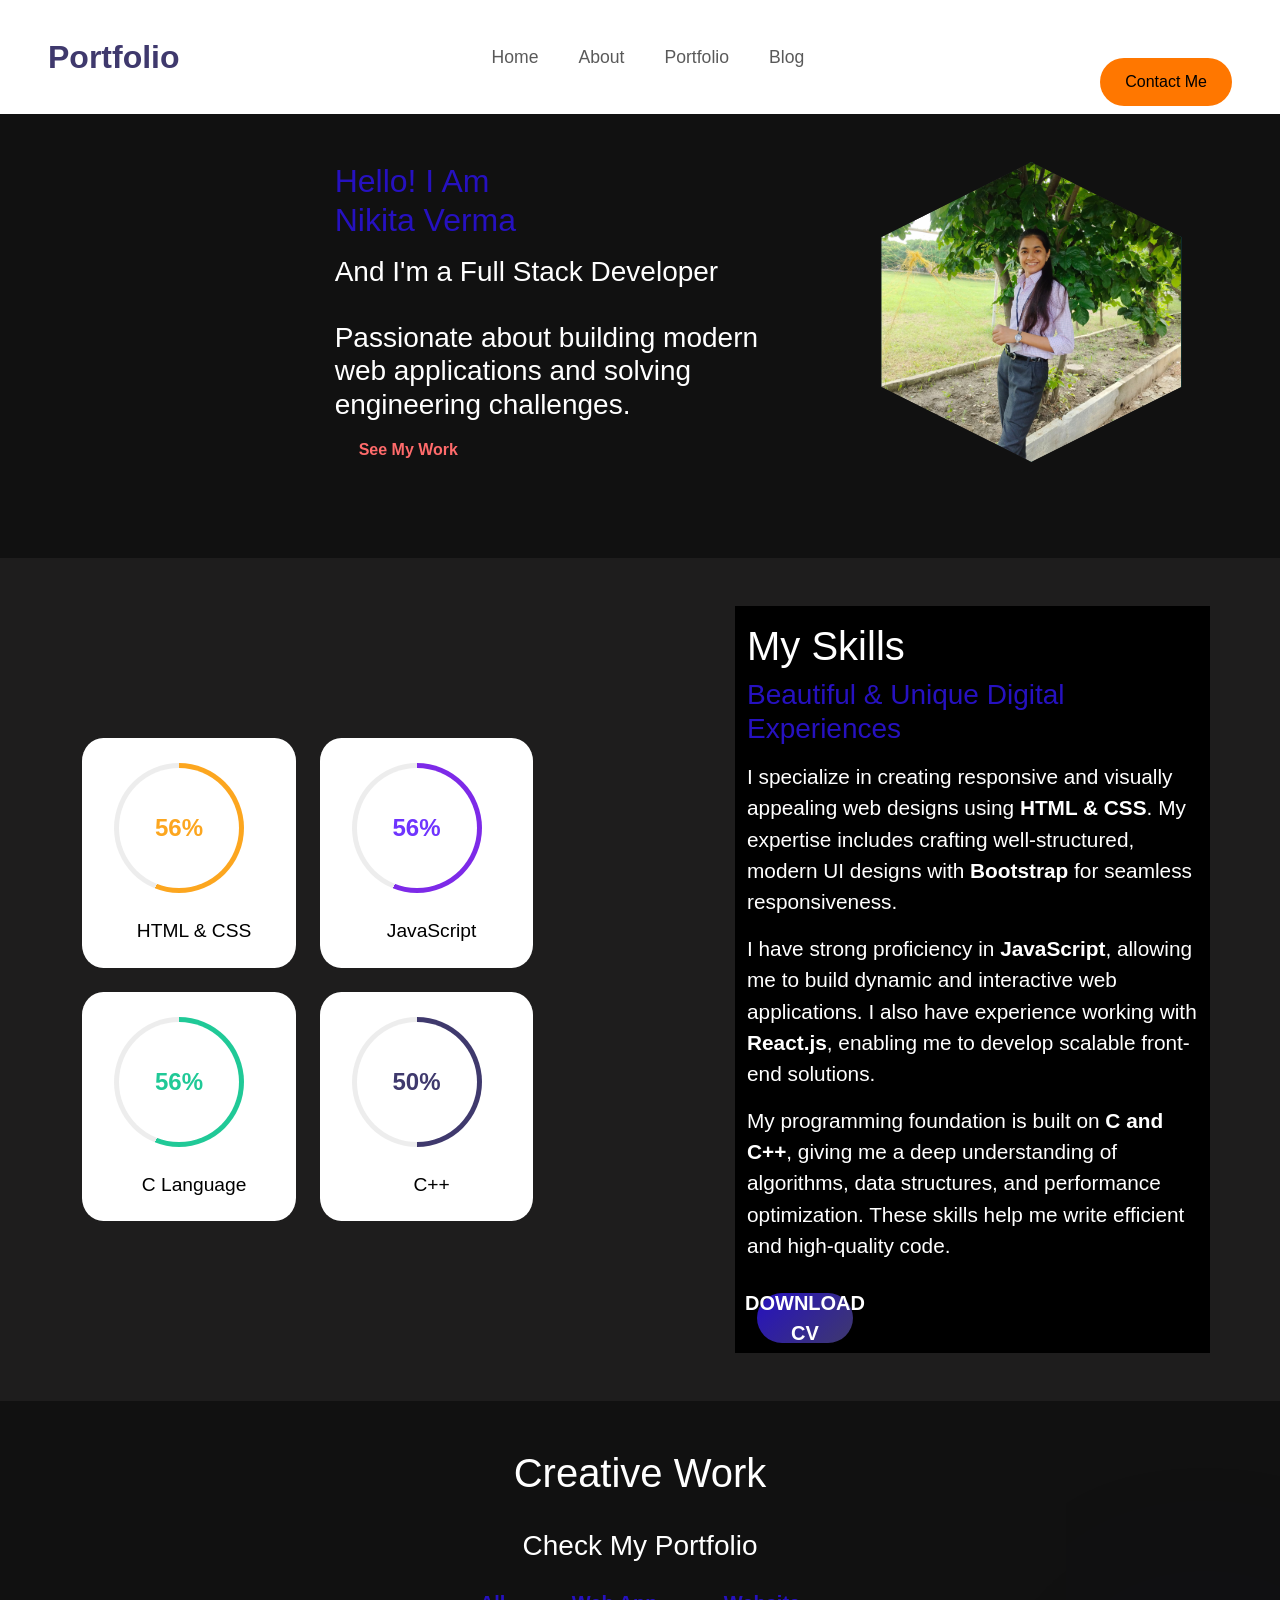
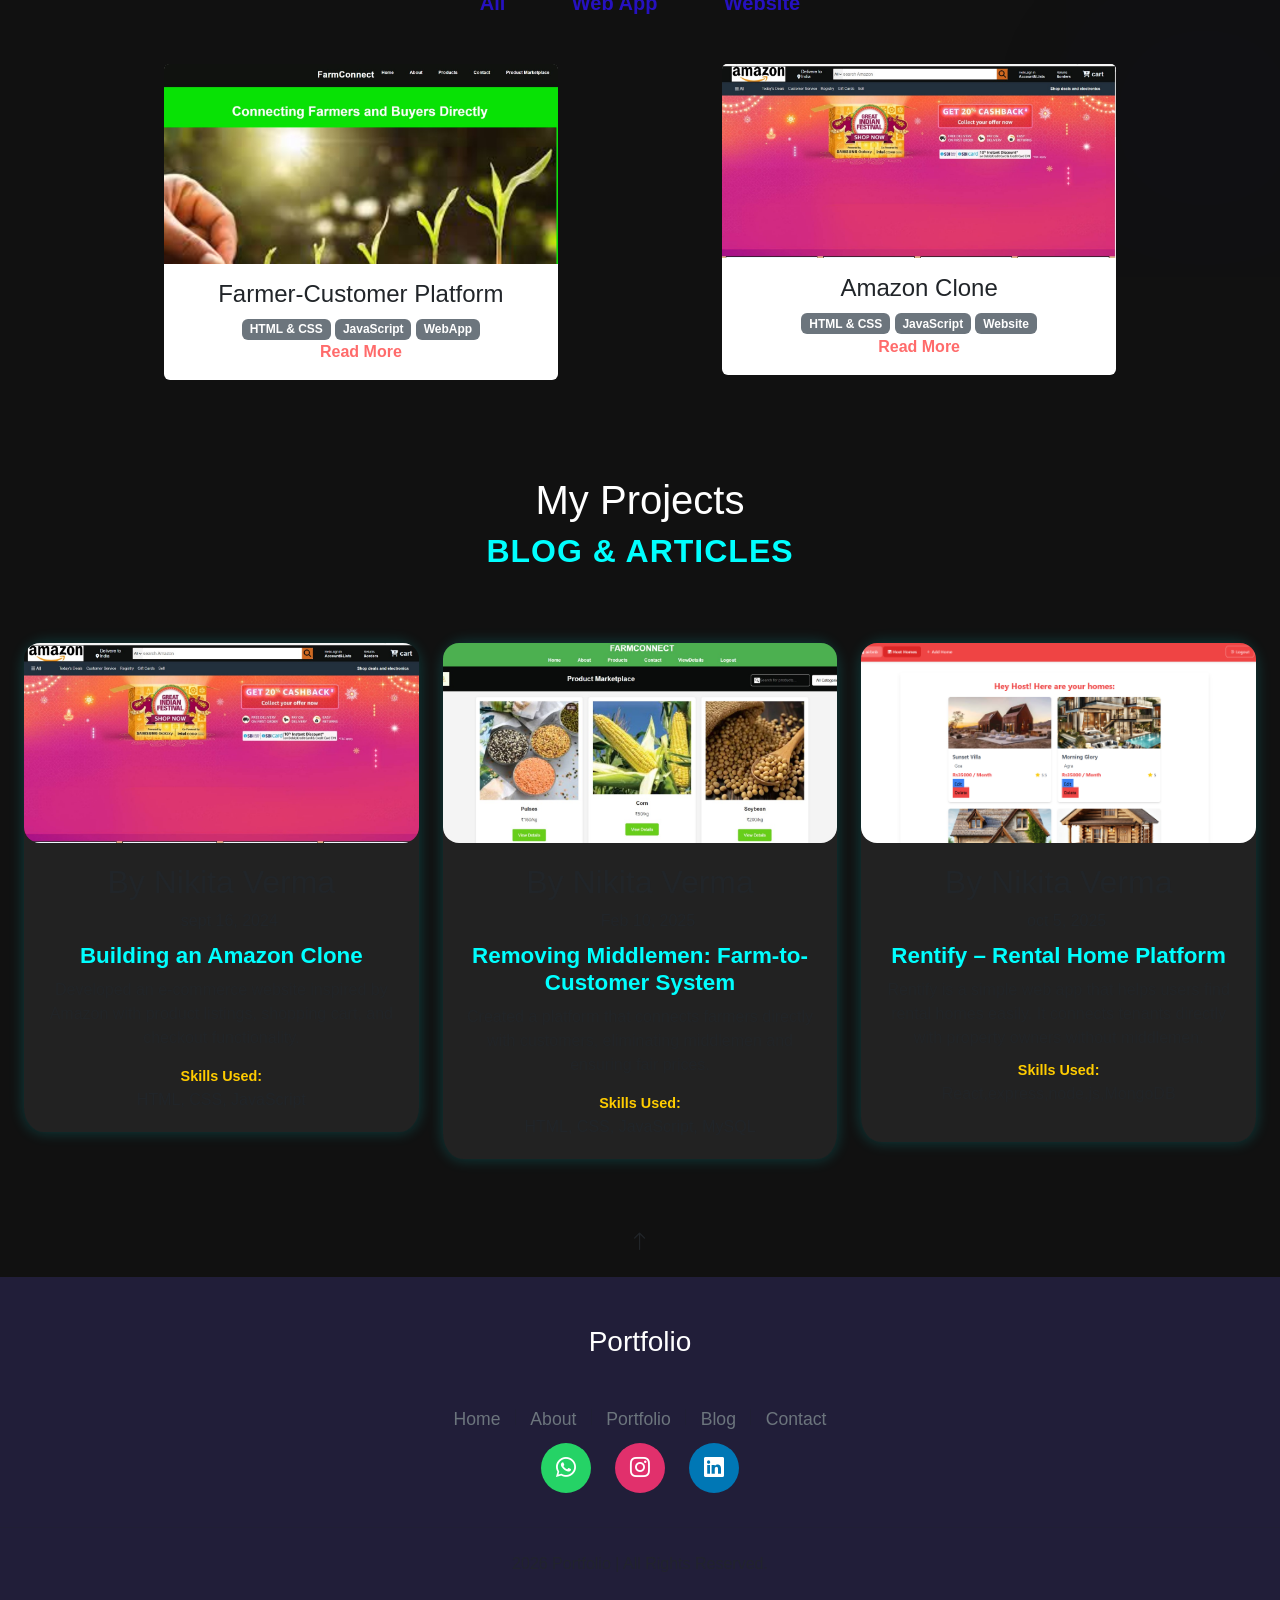
==== index.html @ 10baacfa "first commit" ====
<!DOCTYPE html>
<html lang="en">
  <head>
    <meta charset="UTF-8" />
    <meta http-equiv="X-UA-Compatible" content="IE=edge" />
    <meta name="viewport" content="width=device-width, initial-scale=1.0" />
    <title>Personal Portfolio - nikita verma</title>

    <!-- bootstrap css cdn link  -->
    
    <link
      href="https://cdn.jsdelivr.net/npm/bootstrap@5.2.3/dist/css/bootstrap.min.css"
      rel="stylesheet"
      integrity="sha384-rbsA2VBKQhggwzxH7pPCaAqO46MgnOM80zW1RWuH61DGLwZJEdK2Kadq2F9CUG65"
      crossorigin="anonymous"
    />

    <link rel="stylesheet" href="style.css" />

    <!-- google font link -->
    <link rel="preconnect" href="https://fonts.googleapis.com" />
    <link rel="preconnect" href="https://fonts.gstatic.com" crossorigin />
    <link
      href="https://fonts.googleapis.com/css2?family=Josefin+Sans:wght@300;400;500;600;700&display=swap"
      rel="stylesheet"
    />

    <!-- bootstrap icon cdn link  -->
    <link
      rel="stylesheet"
      href="https://cdn.jsdelivr.net/npm/bootstrap-icons@1.10.4/font/bootstrap-icons.css"
    />

    <!-- for adding animation to website we have use AOS library 
    AOS Library css file cdn link -->
    <link rel="stylesheet" href="https://unpkg.com/aos@next/dist/aos.css" />

    <!-- jquery cdn link  -->
    <script src="https://ajax.googleapis.com/ajax/libs/jquery/3.6.4/jquery.min.js"></script>
  </head>
  <body>
    <!-- navbar starts -->
    <nav
      id="navbar-top"
      class="navbar navbar-expand-lg navbar-light bg-white sticky-top"
    >
      <div class="container-fluid px-5">
        <a class="navbar-brand fw-bold fs-2" href="#" style="color: #3f396d"
          >Portfolio</a
        >
        <button
          class="nav-menu d-md-none"
          type="button"
          data-bs-toggle="collapse"
          data-bs-target="#navbarNav"
        >
          <i class="bi bi-menu-button-fill"></i>
        </button>
        <div
          class="collapse navbar-collapse justify-content-center"
          id="navbarNav"
        >
          <ul class="navbar-nav gap-4" style="font-size: 1.1rem">
            <li class="nav-item">
              <a class="nav-link" aria-current="page" href="#">Home</a>
            </li>

            <li class="nav-item">
              <a class="nav-link" href="#about">About</a>
            </li>
            <li class="nav-item">
              <a class="nav-link" href="#portfolio">Portfolio</a>
            </li>
            <li class="nav-item">
              <a class="nav-link" href="#blog">Blog</a>
            </li>
          </ul>
        </div>
       <button id="contact-btn">Contact Me</button>

<!-- Contact Section -->
<section id="contact" class="hidden">
    <h3>Have you any question?</h3>
    <p>Feel free to contact</p>

    <!-- Contact Info -->
    <div class="contact-info">
        <p>📞 +91 8839124096</p>
        <p>📍 Manakhedi, 466114 Ashta, MP, India</p>
        <p>📧 nv09625@gmail.com</p>
         <a href="index.html" class="back-btn">⬅ Back to Home</a>
    </div>

    
</section>
      </div>
    </nav>
    <!-- navbar ends here -->

    <!-- home section starts  -->
    <section class="home pt-5 pb-5" id="home">
      <div class="row justify-content-evenly align-items-center">
        
        <!-- Left Side: Introduction -->
        <div class="col-10 col-md-6 text-center text-md-start" data-aos="slide-right">
          <h2 style="color: #2611c0">
            Hello! I Am <br /><span class="c-orange">Nikita Verma</span>
          </h2>
          <p class="text-muted">
         <h3>   And I'm a Full Stack Developer </h3><br>
          <h3>Passionate about building modern web applications and solving engineering challenges.</h3>
          </p>
        </p>
        
        <a href="#portfolio" class="link ms-4">See My Work</a>
      </div>
        <!-- Right Side: Hexagonal Profile Image -->
        <div class="col-10 col-md-4 d-none d-md-block text-center">
          <div class="hexagon-container">
            <div class="hexagon">
              <img src="nikku.jpg" class="img-fluid hexagon-img" alt="Profile Picture" />
            </div>
          </div>
        </div>
      </div>
    </section>
    
    <!-- Skills Section -->
  
<!-- Skills Section -->
 <div class="nikita">
<section class="skill mt-5 py-5" id="about" style="background-color: #1e1d1d;">
  <div class="container">
    <div class="row justify-content-between align-items-center">

      <!-- Left Side: Skills Progress -->
       
      <div class="col-12 col-md-5 skill-with-progress" data-aos="slide-right" style="background-color: #1e1d1d;">
        <div class="row justify-content-evenly">
          <div class="col-10 col-md-6">
            <div class="progress-card ms-3 ms-md-0">
              <div class="circular-progress html-css">
                <span class="progress-value html-progress">90%</span>
              </div>
              <br />
              <span class="text" style="color: black;">HTML & CSS</span>
            </div>
          </div>
          <div class="col-10 col-md-6 mt-4 mt-md-0">
            <div class="progress-card ms-3 ms-md-0">
              <div class="circular-progress javascript">
                <span class="progress-value javascript-progress">85%</span>
              </div>
              <br />
              <span class="text" style="color: black;">JavaScript</span>
            </div>
          </div>
        </div>
        <div class="row justify-content-evenly mt-4">
          <div class="col-10 col-md-6">
            <div class="progress-card ms-3 ms-md-0">
              <div class="circular-progress c-language">
                <span class="progress-value c-language-progress">80%</span>
              </div>
              <br />
              <span class="text" style="color: black;">C Language</span>
            </div>
          </div>
          <div class="col-10 col-md-6 mt-4 mt-md-0">
            <div class="progress-card ms-3 ms-md-0">
              <div class="circular-progress cpp">
                <span class="progress-value cpp-progress">75%</span>
              </div>
              <br />
              <span class="text" style="color: black;">C++</span>
            </div>
          </div>
        </div>
      </div>

      <!-- Right Side: My Skills Description -->
      <div class="col-12 col-md-5 skill-detail text-center text-md-start" data-aos="slide-left" style="background-color: black; color:white;">
        <div class="heading mt-5 mt-md-3" style="color: white">
          <h1 style="color:white;">My Skills</h1>
          <h3  style="color: #2611c0;">Beautiful & Unique Digital Experiences</h3>
          <p class="text-muted" style=" color: rgb(221, 215, 250);">
            <p>I specialize in creating responsive and visually appealing web designs using <strong>HTML & CSS</strong>. My expertise includes crafting well-structured, modern UI designs with <strong>Bootstrap</strong> for seamless responsiveness.</p>
          </p>
          <p class="text-muted" style="color: white;">
            <p>I have strong proficiency in <strong>JavaScript</strong>, allowing me to build dynamic and interactive web applications. I also have experience working with <strong>React.js</strong>, enabling me to develop scalable front-end solutions.</p>
          </p>
          <p class="text-muted" style="color: white;">
           <p> My programming foundation is built on <strong>C and C++</strong>, giving me a deep understanding of algorithms, data structures, and performance optimization. These skills help me write efficient and high-quality code.</p>
          </p>
          <button class="c-btn h-btn mt-3 py-3 px-5 rounded-pill">
            <a href="WhatsApp Image 2025-02-16 at 09.09.01_da15ea41.jpg" download="SampleCV"
              style="text-decoration: none; color: #fff;">Download CV</a>
          </button>

        </div>
      </div>

    </div>
  </div>
  </div>
</section>

<!-- Portfolio Section -->
<section class="portfolio" id="portfolio">
  <div class="heading text-center pt-5">
    <h1>Creative Work</h1><br>
    <h3>Check My Portfolio</h3>
  </div>

  <div id="myBtnContainer" class="text-center mt-4">
    <button class="filter-item" data-filter="all" style="color: #2611c0;">All</button>
    <button class="filter-item" data-filter="webapp" style="color: #2611c0;">Web App</button>
    <button class="filter-item" data-filter="website" style="color: #2611c0;">Website</button>
  </div>

  <div class="portfolio-body">
    <div class="row justify-content-evenly px-4">

      <!-- Project 1: Remove the Middlemen Between Farmers and Customers -->
      <div class="post col-md-4 webapp all col-10 mt-3 mt-md-0" data-aos="fade-up">
        <div class="card">
          <img src="framer.jpg" class="card-img-top" alt="Farmer Market Platform" />
          <div class="card-body text-center">
            <h4 class="card-title">Farmer-Customer Platform</h4>
            <span class="badge bg-secondary">HTML & CSS</span>
            <span class="badge bg-secondary">JavaScript</span>
            <span class="badge bg-secondary">WebApp</span>
            <br />
            <a href="#" class="read-more-btn link">Read More</a>
          </div>
        </div>
      </div>

      <!-- Project 2: Amazon Clone -->
      <div class="post col-md-4 website all col-10 mt-3 mt-md-0" data-aos="fade-up">
        <div class="card">
          <img src="amazon.jpg" class="card-img-top" alt="Amazon Clone" />
          <div class="card-body text-center">
            <h4 class="card-title">Amazon Clone</h4>
            <span class="badge bg-secondary">HTML & CSS</span>
            <span class="badge bg-secondary">JavaScript</span>
            <span class="badge bg-secondary">Website</span>
            <br />
            <a href="#" class="read-more-btn link">Read More</a>
          </div>
        </div>
      </div>

    </div>
  </div>
</section>

    

      <section class="blog mt-5 pb-5" id="blog">
        <div class="heading text-center pt-5">
          <h1>My Projects</h1>
          <h3>Blog & Articles</h3>
        </div>
        <div class="row justify-content-evenly px-4 mt-4" data-aos="fade-up">
      
          <!-- Blog Post 1: Amazon Clone -->
          <div class="blogpost col-md-4 col-10 mt-5">
            <div class="card">
              <img src="amazon.jpg" class="card-img-top rounded-4" alt="Amazon Clone" />
              <div class="card-body px-4">
                <h2>By Nikita Verma</h2></small><span class="ms-3">sept 16, 2024</span>
                <h4 class="card-title">Building an Amazon Clone</h4>
                <p class="text-muted">
                  Developed an e-commerce website inspired by Amazon with product listings, shopping cart, and checkout functionality.
                </p>
                <strong>Skills Used:</strong> HTML, CSS, JavaScript
              </div>
            </div>
          </div>
      
          <!-- Blog Post 2: Farm-to-Customer System -->
          <div class="blogpost col-md-4 col-10 mt-5">
            <div class="card">
              <img src="farmer2.jpg" class="card-img-top rounded-4" alt="Farm-to-Customer" />
              <div class="card-body px-4">
                <h2>By Nikita Verma</h2><span class="ms-3">Feb 10, 2025</span>
                <h4 class="card-title">Removing Middlemen: Farm-to-Customer System</h4>
                <p class="text-muted">
                  Created a platform that connects farmers directly with customers, eliminating middlemen and ensuring fair prices.
                </p>
                <strong>Skills Used:</strong> HTML, CSS, JavaScript, MySQL
              </div>
            </div>
          </div>
      
          <!-- Blog Post 3: Expense Tracker -->
          <div class="blogpost col-md-4 col-10 mt-5">
            <div class="card">
              <img src="Rentify .png" class="card-img-top rounded-4" alt="Expense Tracker" />
              <div class="card-body px-4">
                <h2>By Nikita Verma</h2></small><span class="ms-3">oct 5, 2025</span>
                <h4 class="card-title">Rentify – Rental Home Platform</h4>
                <p class="text-muted">
                  Rentify is a simple web app that helps users find rental homes easily. It connects tenants directly with property owners without middlemen.
                <strong>Skills Used:</strong> React,express,node.js,MongoDB
              </div>
            </div>
          </div>
      
        </div>
      </section>
      
    <!-- blog section ends here -->

    <!-- contact section starts -->
    
    
    <!-- contact section ends here -->

      <!-- now we will make back to top button when user click on it it will be redirected to top page  -->
    <button
      type="button"
      class="btn btn-floating btn-lg rounded-pill"
      id="btn-back-to-top"
    >
      <i class="bi bi-arrow-up"></i>
    </button>

    <!-- footer section starts  -->
    <footer class="text-center text-muted py-4">
      <h3 class="text-white pt-4" data-aos="fade-up">Portfolio</h3>
      <div class="link-group mt-5" data-aos="fade-up">
        <a href="#home">Home</a>
        <div class="vr"></div>
        <a href="#about">About</a>
        <div class="vr"></div>
        <a href="#portfolio">Portfolio</a>
        <div class="vr"></div>
        <a href="#blog">Blog</a>
        <div class="vr"></div>
        <a href="#contact">Contact</a>
      </div>
      <a href="https://wa.me/918839124096" target="_blank" class="rounded-pill whatsapp">
  <i class="bi bi-whatsapp"></i>

</a>

<a href="https://instagram.com/nikitapatel119" target="_blank" class="rounded-pill instagram">
  <i class="bi bi-instagram"></i>
</a>

<a href="https://www.linkedin.com/in/nikita-verma-170a9b337" target="_blank" class="rounded-pill linkedin">
  <i class="bi bi-linkedin"></i>
</a>
      <hr class="text-muted my-4" />

      <p> 2026 Portfolio | All Rights Reserved.</p>
    </footer>
    <!-- footer section ends here -->

      <!-- bootstrap javascript cdn link  -->
    <script
      src="https://cdn.jsdelivr.net/npm/bootstrap@5.2.3/dist/js/bootstrap.bundle.min.js"
      integrity="sha384-kenU1KFdBIe4zVF0s0G1M5b4hcpxyD9F7jL+jjXkk+Q2h455rYXK/7HAuoJl+0I4"
      crossorigin="anonymous"
    ></script>

    <!-- AOS library javascript link  -->
    <script src="https://unpkg.com/aos@next/dist/aos.js"></script>
    <script>
      // initializing AOS library
      AOS.init({
        duration: 1000,
        offset: 50,
      });
    </script>
    <!-- custom js file linking -->
    <script src="script.js"></script>
    
  </body>
</html>
---- style.css ----
.skill{
    background-color: rgb(234, 234, 249);
}
.progress-card{
    padding: 12% 10% 10% 15%;
    background-color: #fff;
    text-align: center;
    border-radius: 10%;
}
.progress-card:hover{
    transform: scale(1.1,1.1);
    transition-duration: 0.6s;
}
.circular-progress{
    position: relative;
    height: 130px;
    width: 130px;
    border-radius: 50%;
    background: conic-gradient(#7d2ae8 3.6deg, #ededed 0deg);
    display: flex;
    align-items: center;
    justify-content: center;
}
.circular-progress::before{
    content: "";
    position: absolute;
    height: 120px;
    width: 120px;
    border-radius: 50%;
    background-color: #fff;
}
.progress-value{
    position: relative;
    font-size: 1.5rem;
    font-weight: 600;
}
.html-progress{
    color: #fca61f;
}
.javascript-progress{
    color: #6f34fe;
}
.c-language {
    background: conic-gradient(#20c997 0deg, #ededed 0deg);
}
.c-language-progress {
    color: #20c997;
}

.cpp {
    background: conic-gradient(#3f396d 0deg, #ededed 0deg);
}
.cpp-progress {
    color: #3f396d;
}
.text{
    font-size: 1.2rem;
    font-weight: 500;
}
.heading p{
    font-size: 1.3rem;
}

/* portfolio section starts */
#myBtnContainer{
    margin-bottom: 45px;
}
#myBtnContainer button{
  border: none;
  color: black;
  background: transparent;
  font-size: 20px;
  font-weight: 600;
  cursor: pointer;   
  display: inline-block;
  margin: 0 25px;
}
#myBtnContainer button:hover{
    color: #fca61f;
}

#myBtnContainer button:focus{
    outline: none;
}
.post .content h4{
    font-size: 1rem;
    font-weight: 700;
}
.post .card{
    border: none;
}

/* testimonial section starts */
.testimonial img:hover{
    transform: scale(1.2,1.2);
    transition-duration: 1s;
}
.testimonial h4{
    color: #3f396d;
}
.testimonial i{
    font-size: 2.9rem;
    color: #fca61f;

}
.testimonial .nextprev-btn{
    border: none;
    background-color: #fff;
}
.prev:hover,.prev-btn:hover{
    color:#6f34fe;
    transform: translateX(-10px);
    transition-duration: 1s;
}
.next:hover,.next-btn:hover{
    color:#6f34fe;
    transform: translateX(10px);
    transition-duration: 1s;
}

/* blog section starts */
.blog{
    background-color: #f2f2ff;
}
.blog .blogpost .card{
    border: none;
    border-radius: 5%;
}
.nav-bg{
    background-color: #fff;
}

.blog .blogpost small{
    color: #6f34fe;
    font-size: 1.1rem;
}
.blog .blogpost h4,.blogpost a{
    color: #3f396d;
    font-weight: 700;
    margin-top: 1rem;
    text-decoration: none;
}
.blogpost a:hover{
    color: #fca61f;
}
.blog .blogpost .read-more-btn{
    text-decoration: none;
    color: #fca61f;
    font-size: 1.1rem;
}
.blog .blogpost .read-more-btn:hover{
    color: #6f34fe;
}
/* styling modal group  */
.btn-c{
    margin-left: 94%;
    background-color: transparent;
    border: none;
    color: #e4dfdf;
    font-size: 2rem;
    margin-top: -3%;
}
.btn-c i{
    color: #fca61f;
}
.modal-body .content span{
    font-size: 1rem;
}
.modal-body .content small{
    font-size: 1rem;
    color: #6f34fe;
}
/* contact section starts */
.contact{
    background-color: #15080839;
}
.contact-details i{
    font-size: 1.5rem;
    color: #2e1ffc;
}
.contact-details p{
    font-size: 1.2rem;
    margin-left: 1rem;
}
.contact-form .form-control:focus{
    box-shadow: none;
    border: 1px solid #1ffc70;
}
.contact-form .form-control{
    padding: 10px 10px;
    width: 80%;
}

/* footer section starts */
footer{
    background-color: #211e39;
}

footer .link-group a{
    margin-left: 10px;
    margin-right: 10px;
    text-decoration: none;
    color: #6c757d;
    font-size: 1.1rem;
    margin-top: 1rem;
}
footer .link-group a:hover{
    color: #fca61f;
}
.social-links button{
    border: none;
    margin-right: 1rem;
    font-size: 1.2rem;
    background-color: #fff;
    padding: 14px 15px 10px 15px;
}
.social-links .dribble{
    color: #f33a7e;
}
.social-links button:hover{
    color: #fff;
    transform: translateY(-20px);
    transition-duration: 1s;
}
.social-links .dribble:hover{
    background-color: #f33a7e;
}
.social-links .whatsapp{
    color: #25D366;
}
.social-links .whatsapp:hover{
    background-color: #25D366;
}
.social-links .behance{
    color: #255afc;
}
.social-links .behance:hover{
    background-color: #255afc;
}

/* styling back to top button */
.hexagon-container {
    display: flex;
    justify-content: center;
    align-items: center;
    position: relative;
    width: 300px;
    height: 300px;
}

.hexagon {
    width: 100%;
    height: 100%;
    clip-path: polygon(50% 0%, 100% 25%, 100% 75%, 50% 100%, 0% 75%, 0% 25%);
    background: #222;
    overflow: hidden;
    box-shadow: 0 0 20px rgba(0, 255, 255, 0.7);
    display: flex;
    justify-content: center;
    align-items: center;
}

/* Image stays static (no movement at all) */
.hexagon img {
    width: 100%;
    height: 100%;
    object-fit: cover;
    position: static;
}

/* Blog Section */
.blog {
    background: #111; /* Dark background */
    color: #fff; /* White text */
  }
  
  .blog .heading small {
    color: #0ff; /* Neon cyan */
  }
  
  .blog h3 {
    font-size: 2rem;
    font-weight: bold;
    text-transform: uppercase;
    letter-spacing: 1px;
    color: #0ff; /* Neon blue */
  }
  
  .blogpost .card {
    background: #222; /* Dark card background */
    border-radius: 10px;
    transition: 0.3s ease-in-out;
    box-shadow: 0 0 15px rgba(0, 255, 255, 0.2);
  }
  
  .blogpost .card:hover {
    transform: scale(1.05);
    box-shadow: 0 0 20px rgba(0, 255, 255, 0.4);
  }
  
  .blogpost .card img {
    height: 200px;
    object-fit: cover;
    border-radius: 10px;
  }
  
  .blogpost .card-body {
    padding: 20px;
  }
  
  .blogpost .card-body small {
    color: #aaa;
    font-size: 14px;
  }
  
  .blogpost .card-body h4 {
    font-size: 1.4rem;
    margin-top: 10px;
    color: #0ff; /* Neon effect */
  }
  
  .blogpost .card-body p {
    font-size: 1rem;
    color: #ddd;
  }
  
  .blogpost .card-body strong {
    display: block;
    margin-top: 10px;
    font-size: 0.9rem;
    color: #ffcc00; /* Gold color for skills */
  }
  /* General Styles */
body {
    font-family: 'Josefin Sans', sans-serif;
    background: #121212;
    color: white;
    margin: 0;
    padding: 0;
}

/* Sidebar Navigation */
.sidebar {
    position: fixed;
    width: 220px;
    height: 100vh;
    background: #181818;
    padding: 20px;
    left: 0;
    top: 0;
}

.logo {
    font-size: 24px;
    font-weight: bold;
    text-align: center;
    margin-bottom: 30px;
    color: #00ffff;
}

.sidebar ul {
    list-style: none;
    padding: 0;
}

.sidebar ul li {
    margin: 20px 0;
}

.sidebar ul li a {
    text-decoration: none;
    color: rgb(195, 30, 30);
    display: flex;
    align-items: center;
    font-size: 18px;
    padding: 10px;
    transition: 0.3s;
}

.sidebar ul li a:hover, .sidebar ul li a.active {
    background: #00ffff;
    border-radius: 5px;
}

/* Home Section */
.home {
    margin-left: 240px;
    padding: 80px 40px;
}

.highlight {
    color: #00ffff;
}

.typing {
    font-weight: bold;
    color: #00ffff;
}



.hexagon img {
    width: 100%;
    height: 100%;
    clip-path: inherit;
}

/* Theme Switcher */
.theme-switcher {
    position: fixed;
    top: 20px;
    right: 20px;
    display: flex;
    gap: 10px;
}

.theme-btn {
    width: 20px;
    height: 20px;
    border-radius: 50%;
    cursor: pointer;
}

.blue { background: #00ffff; }
.orange { background: #ff6700; }
.green { background: #00ff00; }
.pink { background: #ff00ff};
/* Contact Section Styling */
.nikita{
    background-color: #111;
    color: #ddd;
}
/* Hire Me Button */
/* Hire Me Button */
.c-btn {
    background: linear-gradient(135deg, #2611c0, #3f396d);
    color: #ffffff;
    border: none;
    padding: 200px 100px;   /* rectangle shape ke liye */
    font-size: 14px;
    font-weight: bold;
    text-transform: uppercase;
    cursor: pointer;
    display: inline-block;
    border-radius: 7px;   /* slight rounded rectangle */
    text-align: center;
    transition: all 0.3s ease-in-out;
    box-shadow: 400px 400px 400px rgba(38, 17, 192, 0.4);
}

.c-btn:hover {
    background: linear-gradient(135deg, #3f396d, #2611c0);
    transform: translateY(-2px);
    box-shadow: 0px 100px 100 px rgba(38, 17, 192, 0.6);
}

/* See My Work Link */
.link {
    color: #ff6b6b;
    font-size: 1rem;
    font-weight: bold;
    text-decoration: none;
    transition: all 0.3s ease-in-out;
}

.link:hover {
    color: #ff4c4c;
    text-decoration: underline;
}

/* Responsive adjustments */
@media (max-width: 768px) {
    .c-btn {
        font-size: 0.9rem;
        padding: 10px 20px;
    }

    .link {
        font-size: 0.9rem;
    }
}
/* Hide contact form container initially */
body {
    font-family: Arial, sans-serif;
    background: #111;
    color: white;
    text-align: center;
}

/* Button */
#contact-btn {
    margin-top: 50px;
    padding: 12px 25px;
    background: rgb(255, 119, 0);
    border: none;
    border-radius: 25px;
    cursor: pointer;
    font-size: 16px;
}

/* Hidden */
.hidden {
    display: none;
}

/* Contact Section */
#contact {
    background: rgba(0, 0, 0, 0.9);
    padding: 20px;
    border-radius: 10px;
    max-width: 400px;
    margin: 30px auto;
    box-shadow: 0px 4px 10px rgba(0, 255, 255, 0.3);
}

/* Contact Info */
.contact-info p {
    margin: 5px 0;
}

/* Form */
.contact-form input,
.contact-form textarea {
    width: 90%;
    padding: 10px;
    margin: 10px 0;
    border-radius: 5px;
    border: none;
}

.contact-form button {
    padding: 10px 20px;
    background: cyan;
    border: none;
    border-radius: 20px;
    cursor: pointer;
}

/* Success Message */
.success-message {
    color: lightgreen;
    font-weight: bold;
}
/* Background Overlay */
/* Background Overlay */

/* Popup Animation */
@keyframes popup{
    from{
        transform:scale(0.8);
        opacity:0;
    }
    to{
        transform:scale(1);
        opacity:1;
    }
}

/* Close Button */
#close-btn{
    position:absolute;
    top:10px;
    right:15px;
    font-size:26px;
    color:#fff;
    cursor:pointer;
    transition:0.3s;
}

#close-btn:hover{
    color:#fca61f;
}

/* Input Fields */
.whatsapp {
    background: #25D366;
    color: white;
}

.instagram {
    background: #E1306C;
    color: white;
}

.linkedin {
    background: #0077B5;
    color: white;
}

.rounded-pill {
    display: inline-flex;
    justify-content: center;
    align-items: center;
    width: 50px;
    height: 50px;
    margin: 10px;
    border-radius: 50%;
    text-decoration: none;
    font-size: 20px;
    transition: 0.3s;
}

.rounded-pill:hover {
    transform: scale(1.1);
}
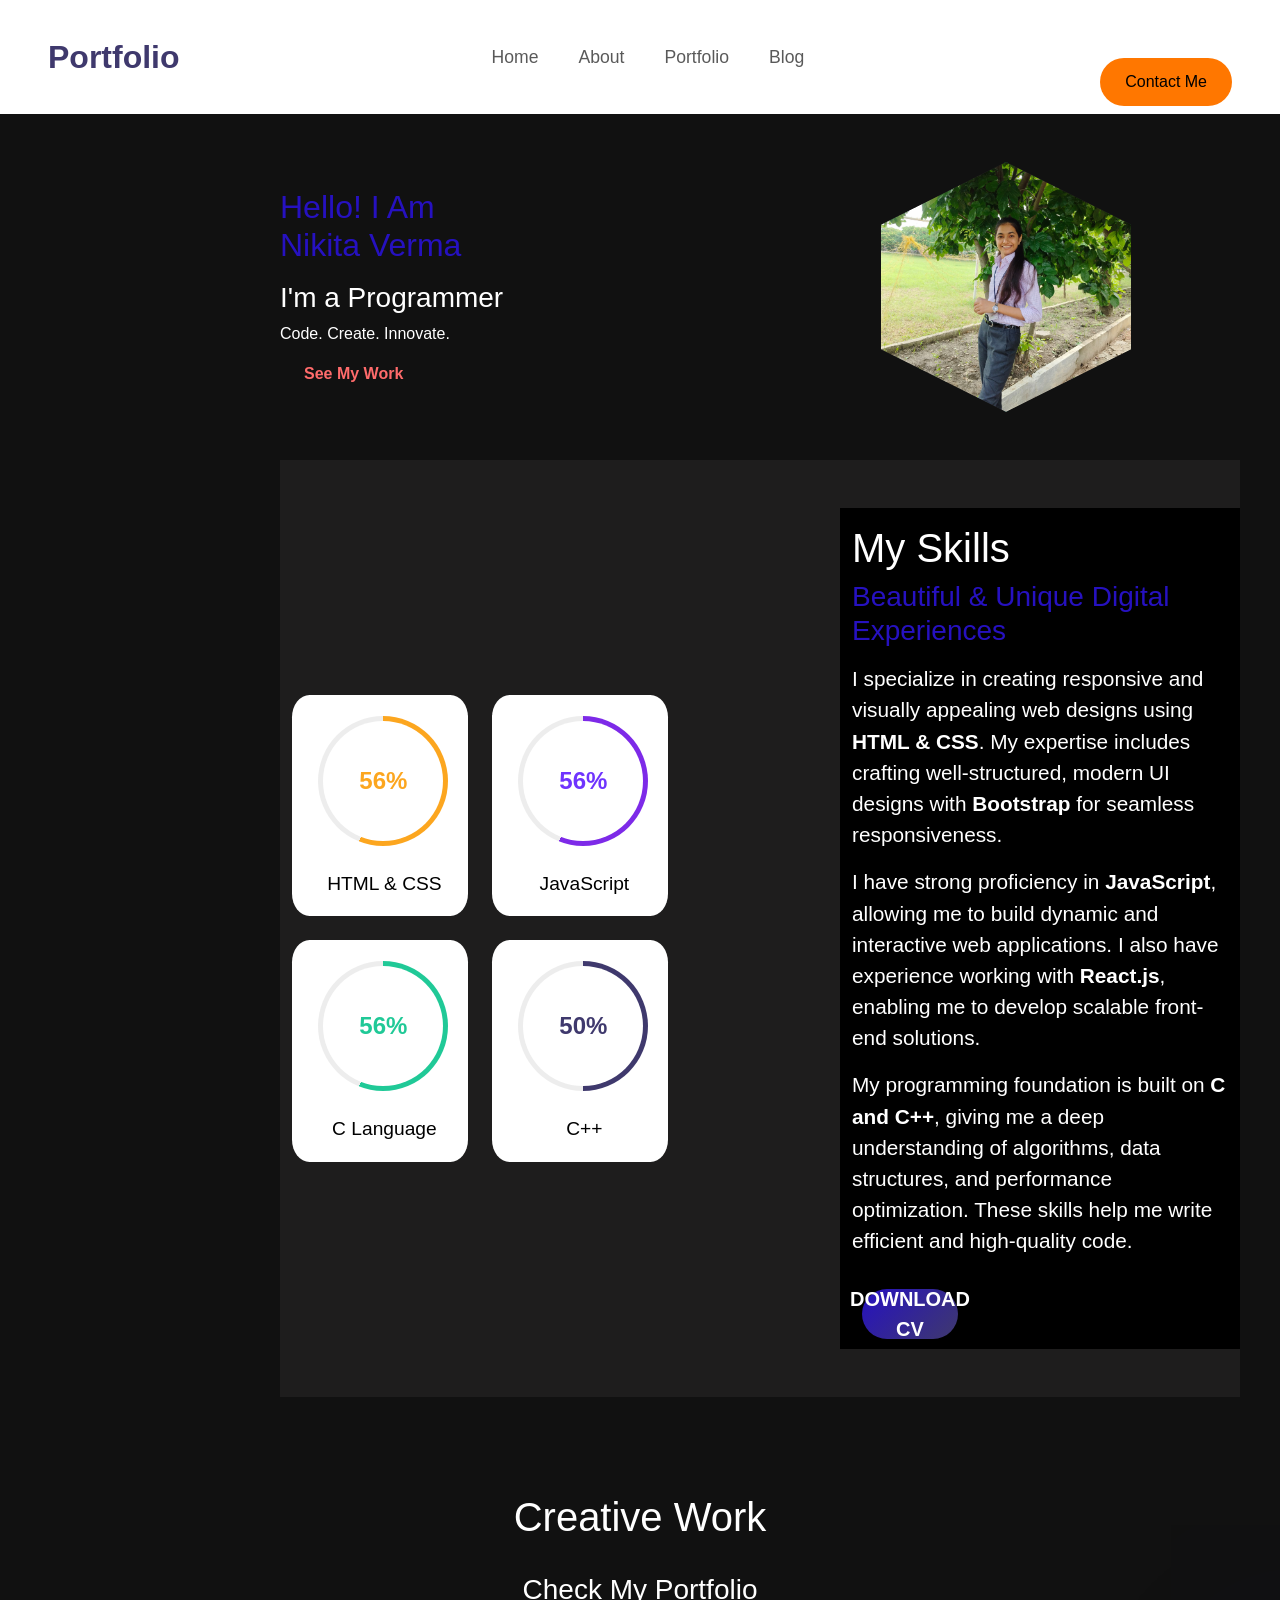
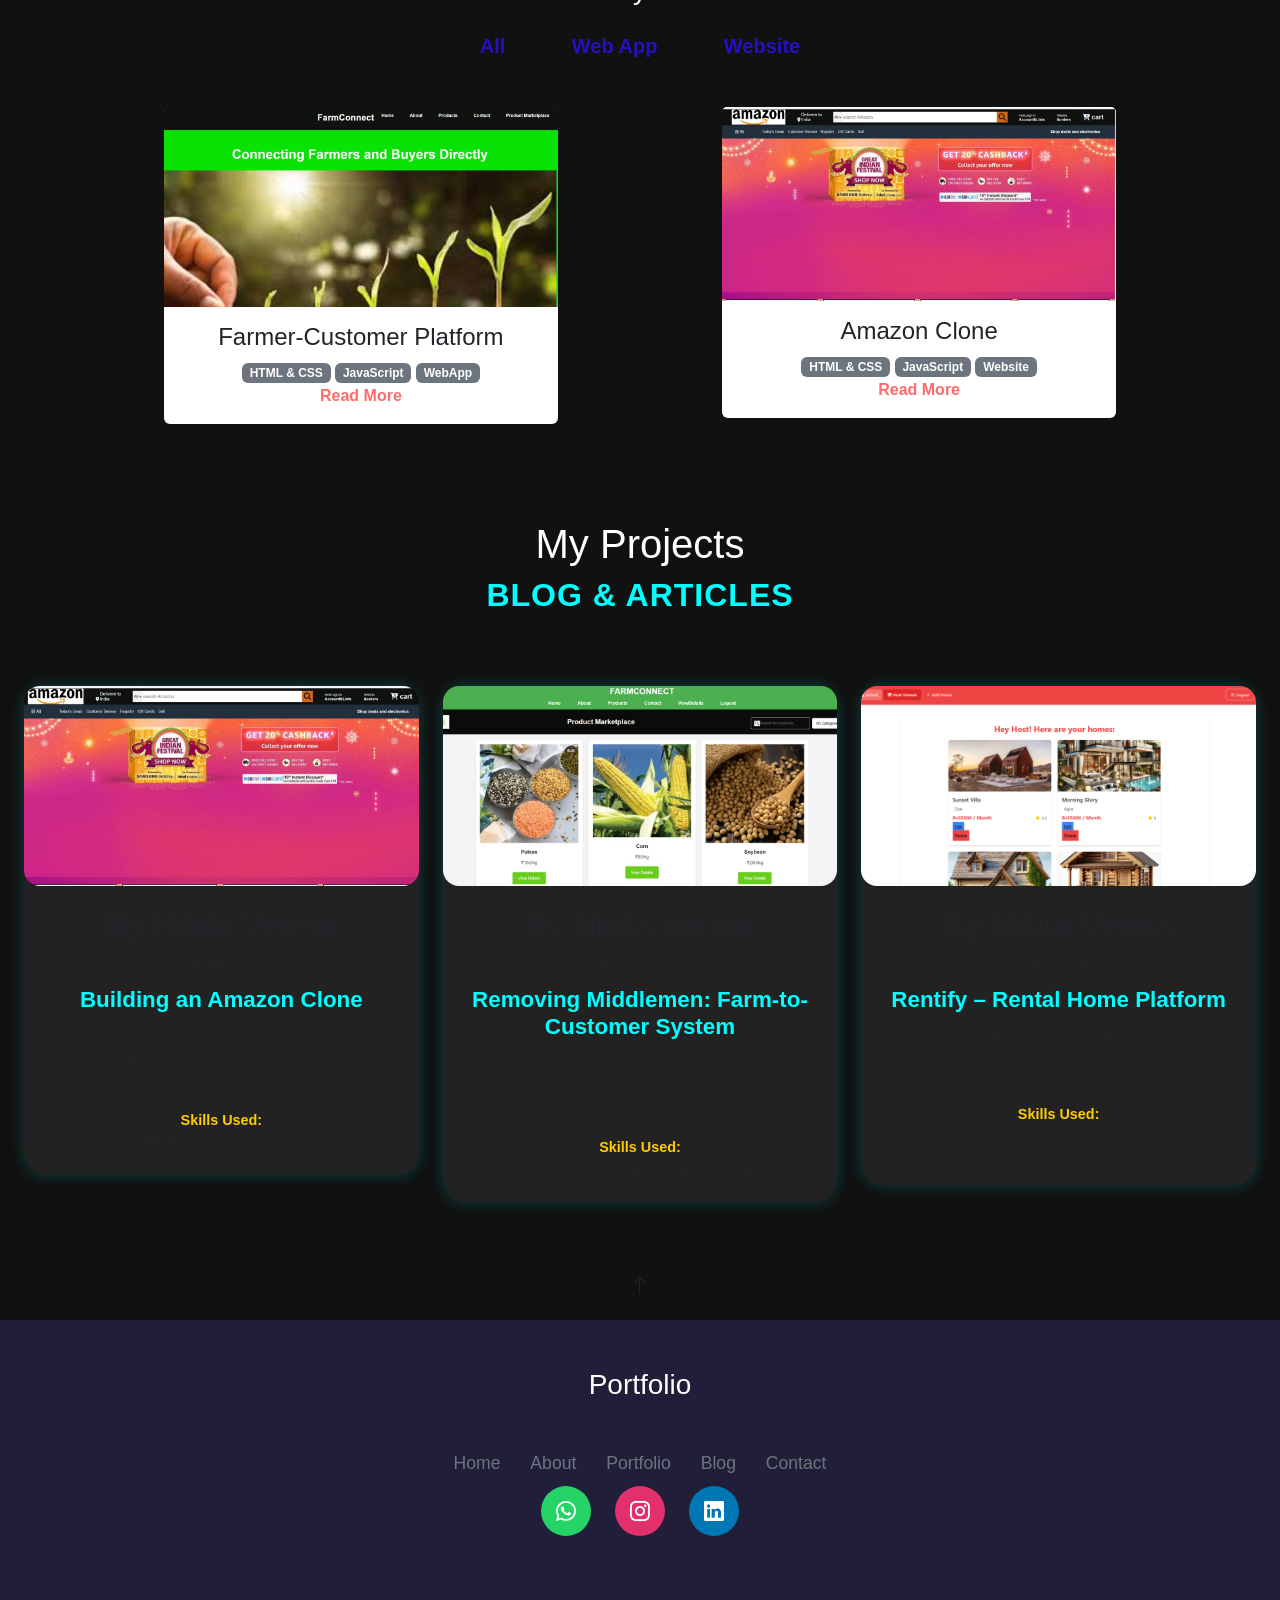
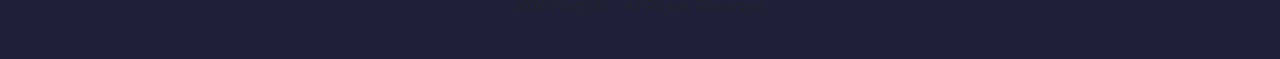
==== commit 58f4c7fc: "update" ====
--- a/index.html
+++ b/index.html
@@ -107,23 +107,22 @@
             Hello! I Am <br /><span class="c-orange">Nikita Verma</span>
           </h2>
           <p class="text-muted">
-         <h3>   And I'm a Full Stack Developer </h3><br>
-          <h3>Passionate about building modern web applications and solving engineering challenges.</h3>
+         <h3>I'm a <span id="changing-text"></span></h3>
+<p>Code. Create. Innovate.</p>
+
           </p>
         </p>
         
         <a href="#portfolio" class="link ms-4">See My Work</a>
       </div>
         <!-- Right Side: Hexagonal Profile Image -->
-        <div class="col-10 col-md-4 d-none d-md-block text-center">
-          <div class="hexagon-container">
-            <div class="hexagon">
-              <img src="nikku.jpg" class="img-fluid hexagon-img" alt="Profile Picture" />
-            </div>
-          </div>
-        </div>
-      </div>
-    </section>
+       <div class="col-10 col-md-4 text-center mx-auto">
+  <div class="hexagon-container">
+    <div class="hexagon">
+      <img src="nikku.jpg" class="img-fluid hexagon-img" alt="Profile Picture" />
+    </div>
+  </div>
+</div>
     
     <!-- Skills Section -->
   
--- a/style.css
+++ b/style.css
@@ -244,8 +244,9 @@
     justify-content: center;
     align-items: center;
     position: relative;
-    width: 300px;
-    height: 300px;
+    width: 250px;
+    height: 250px;
+    margin: auto;
 }
 
 .hexagon {
@@ -260,12 +261,20 @@
     align-items: center;
 }
 
-/* Image stays static (no movement at all) */
 .hexagon img {
     width: 100%;
     height: 100%;
     object-fit: cover;
-    position: static;
+    display: block;
+}
+
+/* Mobile responsive */
+@media (max-width: 768px) {
+    .hexagon-container {
+        width: 180px;
+        height: 180px;
+        margin-top: 20px;
+    }
 }
 
 /* Blog Section */
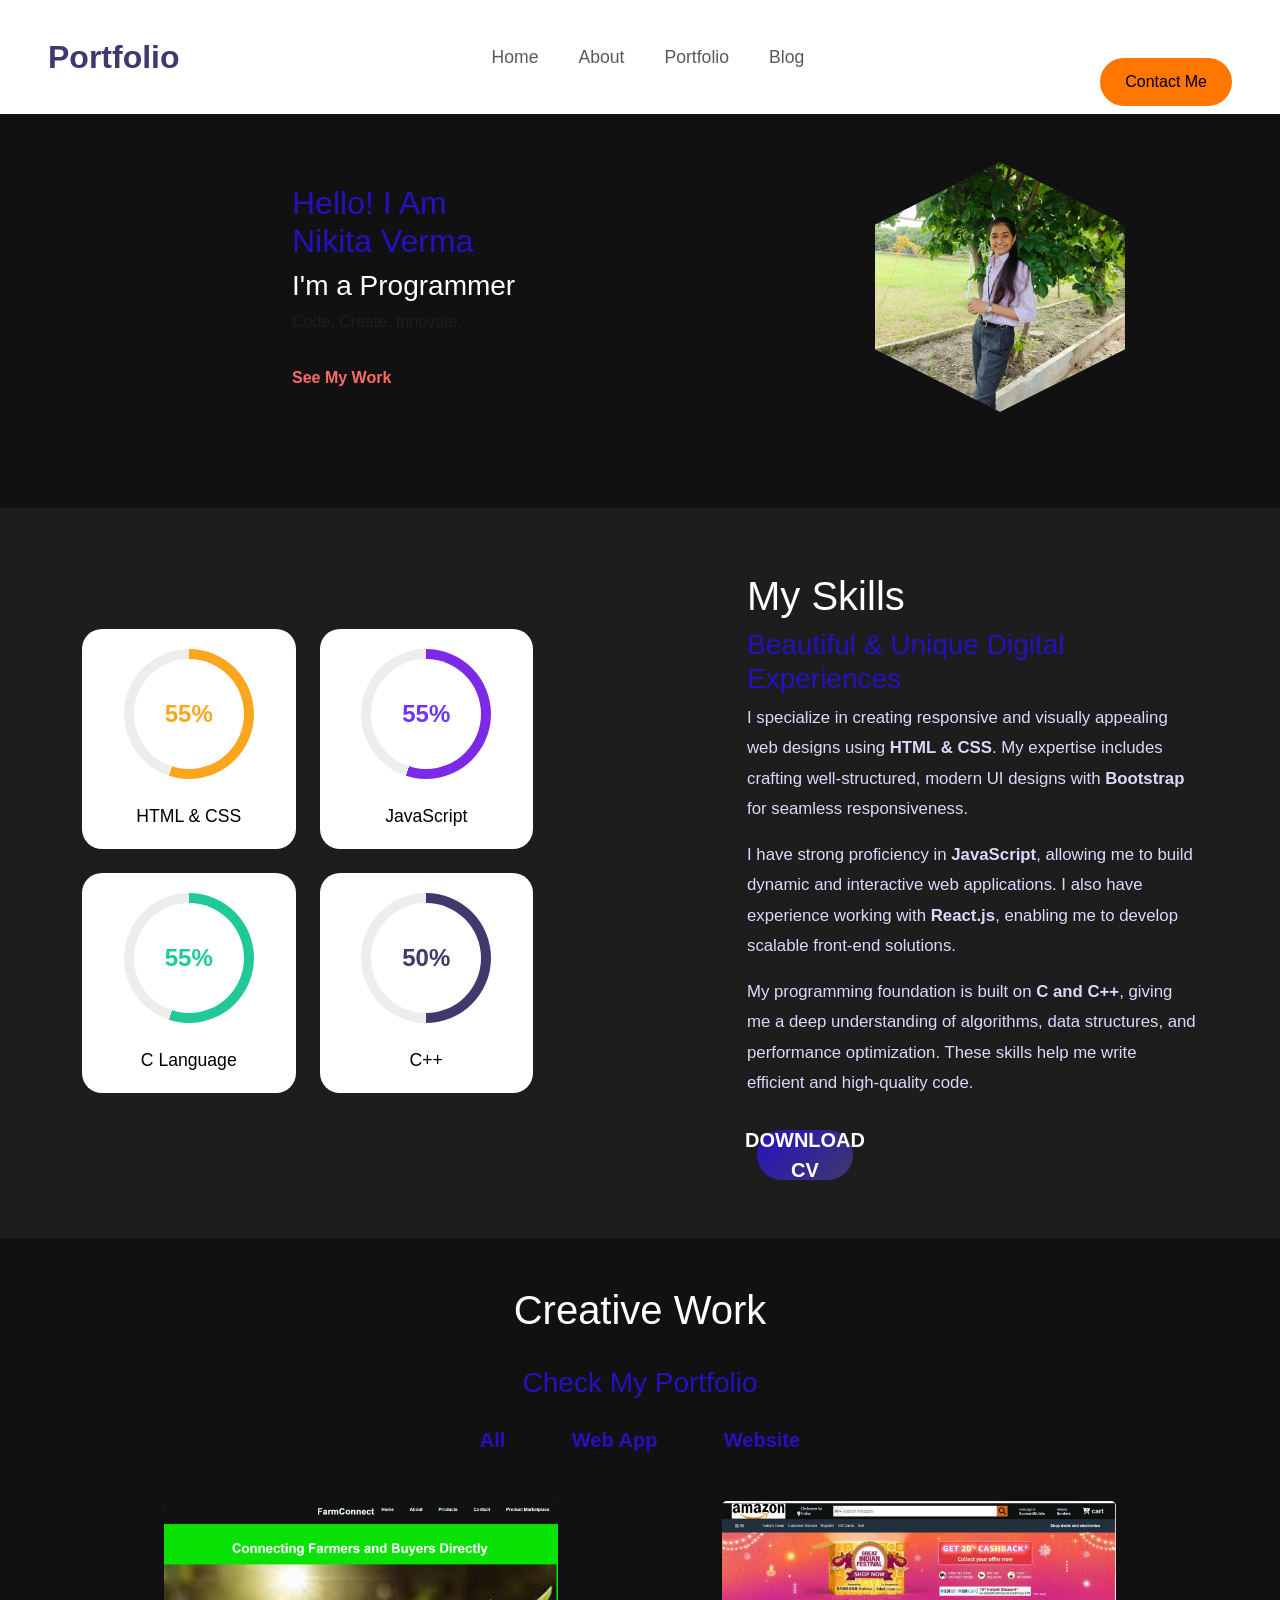
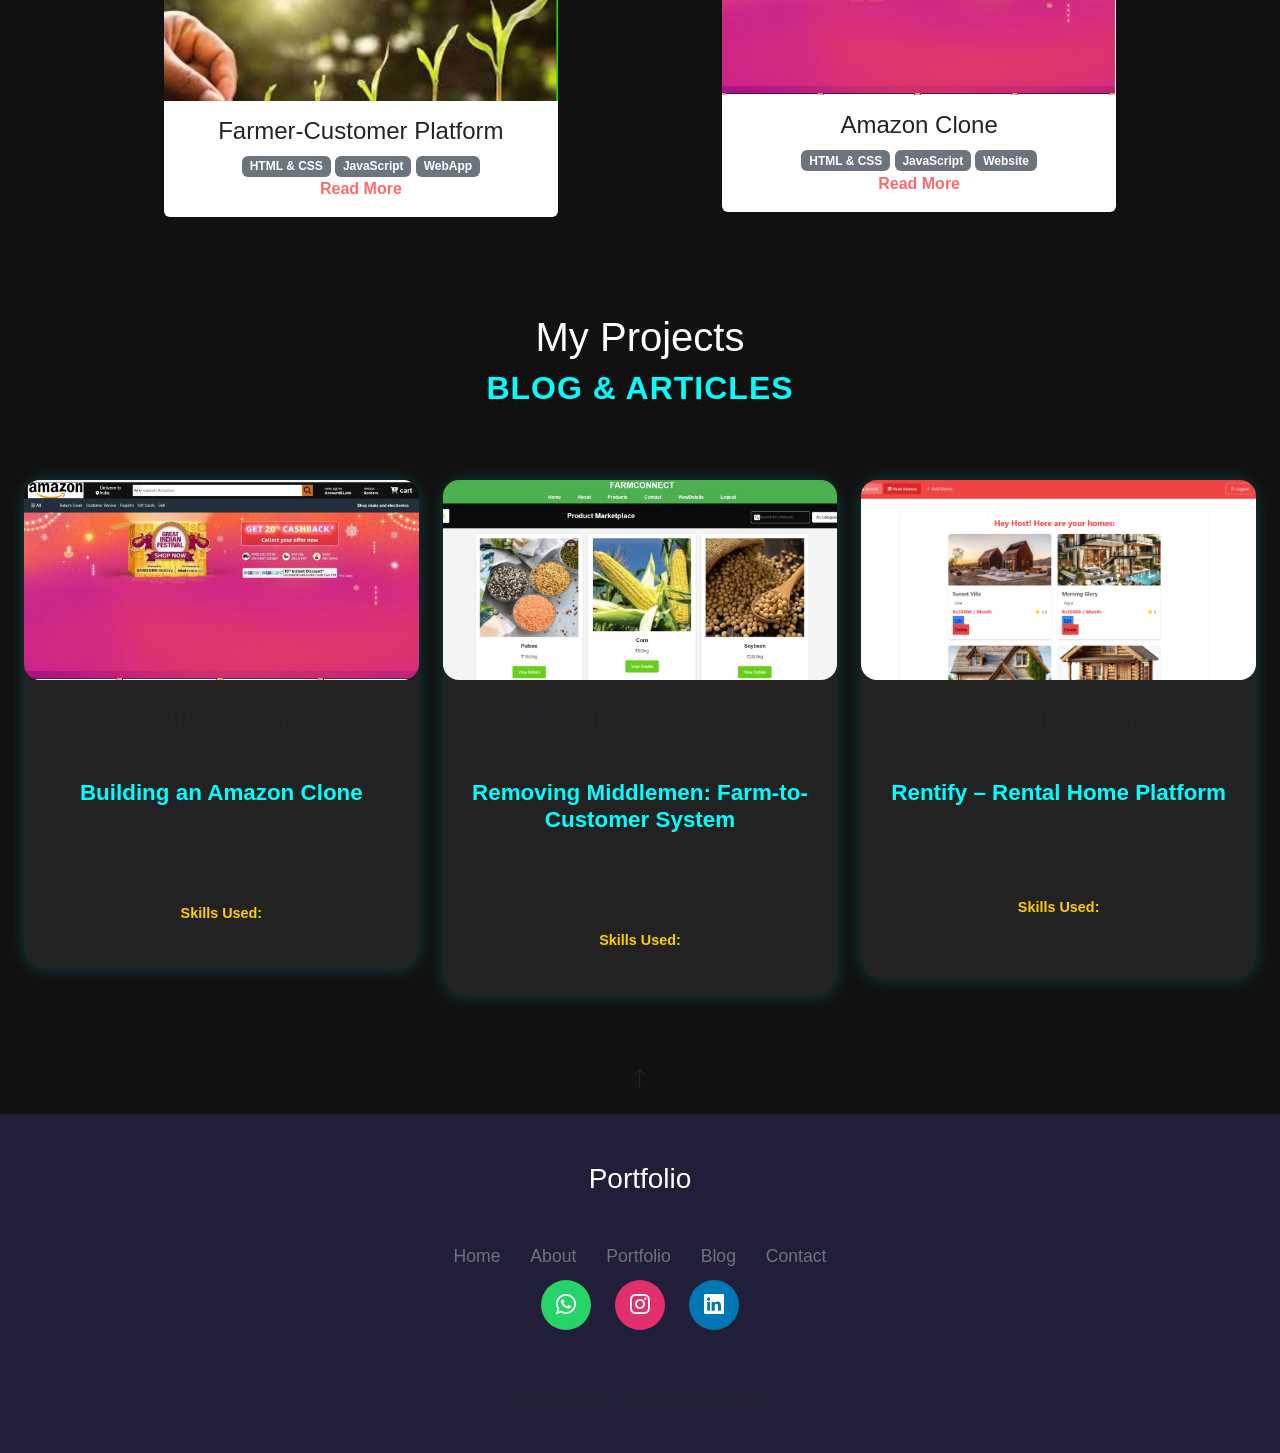
==== commit ed59b27c: "change" ====
--- a/index.html
+++ b/index.html
@@ -99,111 +99,113 @@
 
     <!-- home section starts  -->
     <section class="home pt-5 pb-5" id="home">
-      <div class="row justify-content-evenly align-items-center">
-        
-        <!-- Left Side: Introduction -->
-        <div class="col-10 col-md-6 text-center text-md-start" data-aos="slide-right">
-          <h2 style="color: #2611c0">
-            Hello! I Am <br /><span class="c-orange">Nikita Verma</span>
-          </h2>
-          <p class="text-muted">
-         <h3>I'm a <span id="changing-text"></span></h3>
-<p>Code. Create. Innovate.</p>
-
-          </p>
-        </p>
-        
-        <a href="#portfolio" class="link ms-4">See My Work</a>
-      </div>
-        <!-- Right Side: Hexagonal Profile Image -->
-       <div class="col-10 col-md-4 text-center mx-auto">
-  <div class="hexagon-container">
-    <div class="hexagon">
-      <img src="nikku.jpg" class="img-fluid hexagon-img" alt="Profile Picture" />
+  <div class="container">
+    <div class="row justify-content-evenly align-items-center">
+
+      <!-- Left Side: Introduction -->
+      <div class="col-12 col-md-6 text-center text-md-start mb-5 mb-md-0" data-aos="slide-right">
+        <h2 style="color: #2611c0;">
+          Hello! I Am <br><span class="c-orange">Nikita Verma</span>
+        </h2>
+
+        <h3>I'm a <span id="changing-text"></span></h3>
+        <p class="text-muted">Code. Create. Innovate.</p>
+
+        <a href="#portfolio" class="link d-inline-block mt-3">See My Work</a>
+      </div>
+
+      <!-- Right Side: Hexagonal Profile Image -->
+      <div class="col-12 col-md-4 text-center mx-auto mb-5 mb-md-0">
+        <div class="hexagon-container">
+          <div class="hexagon">
+            <img src="nikku.jpg" class="img-fluid hexagon-img" alt="Profile Picture">
+          </div>
+        </div>
+      </div>
+
     </div>
   </div>
-</div>
-    
-    <!-- Skills Section -->
-  
+</section>
+
 <!-- Skills Section -->
- <div class="nikita">
-<section class="skill mt-5 py-5" id="about" style="background-color: #1e1d1d;">
+<section class="skill mt-5 py-5" id="about">
   <div class="container">
     <div class="row justify-content-between align-items-center">
 
       <!-- Left Side: Skills Progress -->
-       
-      <div class="col-12 col-md-5 skill-with-progress" data-aos="slide-right" style="background-color: #1e1d1d;">
-        <div class="row justify-content-evenly">
-          <div class="col-10 col-md-6">
-            <div class="progress-card ms-3 ms-md-0">
+      <div class="col-12 col-md-5 skill-with-progress mb-5 mb-md-0" data-aos="slide-right">
+        <div class="row justify-content-center">
+          <div class="col-10 col-sm-6 mb-4">
+            <div class="progress-card">
               <div class="circular-progress html-css">
                 <span class="progress-value html-progress">90%</span>
               </div>
-              <br />
-              <span class="text" style="color: black;">HTML & CSS</span>
-            </div>
-          </div>
-          <div class="col-10 col-md-6 mt-4 mt-md-0">
-            <div class="progress-card ms-3 ms-md-0">
+              <br>
+              <span class="text">HTML & CSS</span>
+            </div>
+          </div>
+
+          <div class="col-10 col-sm-6 mb-4">
+            <div class="progress-card">
               <div class="circular-progress javascript">
                 <span class="progress-value javascript-progress">85%</span>
               </div>
-              <br />
-              <span class="text" style="color: black;">JavaScript</span>
-            </div>
-          </div>
-        </div>
-        <div class="row justify-content-evenly mt-4">
-          <div class="col-10 col-md-6">
-            <div class="progress-card ms-3 ms-md-0">
+              <br>
+              <span class="text">JavaScript</span>
+            </div>
+          </div>
+
+          <div class="col-10 col-sm-6 mb-4">
+            <div class="progress-card">
               <div class="circular-progress c-language">
                 <span class="progress-value c-language-progress">80%</span>
               </div>
-              <br />
-              <span class="text" style="color: black;">C Language</span>
-            </div>
-          </div>
-          <div class="col-10 col-md-6 mt-4 mt-md-0">
-            <div class="progress-card ms-3 ms-md-0">
+              <br>
+              <span class="text">C Language</span>
+            </div>
+          </div>
+
+          <div class="col-10 col-sm-6 mb-4">
+            <div class="progress-card">
               <div class="circular-progress cpp">
                 <span class="progress-value cpp-progress">75%</span>
               </div>
-              <br />
-              <span class="text" style="color: black;">C++</span>
+              <br>
+              <span class="text">C++</span>
             </div>
           </div>
         </div>
       </div>
 
       <!-- Right Side: My Skills Description -->
-      <div class="col-12 col-md-5 skill-detail text-center text-md-start" data-aos="slide-left" style="background-color: black; color:white;">
-        <div class="heading mt-5 mt-md-3" style="color: white">
-          <h1 style="color:white;">My Skills</h1>
-          <h3  style="color: #2611c0;">Beautiful & Unique Digital Experiences</h3>
-          <p class="text-muted" style=" color: rgb(221, 215, 250);">
-            <p>I specialize in creating responsive and visually appealing web designs using <strong>HTML & CSS</strong>. My expertise includes crafting well-structured, modern UI designs with <strong>Bootstrap</strong> for seamless responsiveness.</p>
+      <div class="col-12 col-md-5 skill-detail text-center text-md-start" data-aos="slide-left">
+        <div class="heading mt-3">
+          <h1>My Skills</h1>
+          <h3>Beautiful & Unique Digital Experiences</h3>
+
+          <p>
+            I specialize in creating responsive and visually appealing web designs using <strong>HTML & CSS</strong>. My expertise includes crafting well-structured, modern UI designs with <strong>Bootstrap</strong> for seamless responsiveness.
           </p>
-          <p class="text-muted" style="color: white;">
-            <p>I have strong proficiency in <strong>JavaScript</strong>, allowing me to build dynamic and interactive web applications. I also have experience working with <strong>React.js</strong>, enabling me to develop scalable front-end solutions.</p>
+
+          <p>
+            I have strong proficiency in <strong>JavaScript</strong>, allowing me to build dynamic and interactive web applications. I also have experience working with <strong>React.js</strong>, enabling me to develop scalable front-end solutions.
           </p>
-          <p class="text-muted" style="color: white;">
-           <p> My programming foundation is built on <strong>C and C++</strong>, giving me a deep understanding of algorithms, data structures, and performance optimization. These skills help me write efficient and high-quality code.</p>
+
+          <p>
+            My programming foundation is built on <strong>C and C++</strong>, giving me a deep understanding of algorithms, data structures, and performance optimization. These skills help me write efficient and high-quality code.
           </p>
+
           <button class="c-btn h-btn mt-3 py-3 px-5 rounded-pill">
-            <a href="WhatsApp Image 2025-02-16 at 09.09.01_da15ea41.jpg" download="SampleCV"
-              style="text-decoration: none; color: #fff;">Download CV</a>
+            <a href="WhatsApp Image 2025-02-16 at 09.09.01_da15ea41.jpg" download="SampleCV" style="text-decoration: none; color: #fff;">
+              Download CV
+            </a>
           </button>
-
         </div>
       </div>
 
     </div>
   </div>
-  </div>
 </section>
-
 <!-- Portfolio Section -->
 <section class="portfolio" id="portfolio">
   <div class="heading text-center pt-5">
--- a/style.css
+++ b/style.css
@@ -1,66 +1,121 @@
-.skill{
-    background-color: rgb(234, 234, 249);
-}
-.progress-card{
-    padding: 12% 10% 10% 15%;
+.skill {
+    background-color: #1e1d1d;
+}
+
+.progress-card {
+    padding: 20px;
     background-color: #fff;
     text-align: center;
-    border-radius: 10%;
-}
-.progress-card:hover{
-    transform: scale(1.1,1.1);
-    transition-duration: 0.6s;
-}
-.circular-progress{
+    border-radius: 20px;
+    transition: 0.6s;
+    height: 100%;
+}
+
+.progress-card:hover {
+    transform: scale(1.05);
+}
+
+.circular-progress {
     position: relative;
     height: 130px;
     width: 130px;
+    margin: auto;
     border-radius: 50%;
     background: conic-gradient(#7d2ae8 3.6deg, #ededed 0deg);
     display: flex;
     align-items: center;
     justify-content: center;
 }
-.circular-progress::before{
+
+.circular-progress::before {
     content: "";
     position: absolute;
-    height: 120px;
-    width: 120px;
+    height: 110px;
+    width: 110px;
     border-radius: 50%;
     background-color: #fff;
 }
-.progress-value{
+
+.progress-value {
     position: relative;
     font-size: 1.5rem;
     font-weight: 600;
 }
-.html-progress{
+
+.html-progress {
     color: #fca61f;
 }
-.javascript-progress{
+
+.javascript-progress {
     color: #6f34fe;
 }
+
 .c-language {
-    background: conic-gradient(#20c997 0deg, #ededed 0deg);
-}
+    background: conic-gradient(#20c997 288deg, #ededed 0deg);
+}
+
 .c-language-progress {
     color: #20c997;
 }
 
 .cpp {
-    background: conic-gradient(#3f396d 0deg, #ededed 0deg);
-}
+    background: conic-gradient(#3f396d 270deg, #ededed 0deg);
+}
+
 .cpp-progress {
     color: #3f396d;
 }
-.text{
-    font-size: 1.2rem;
+
+.text {
+    font-size: 1.1rem;
     font-weight: 500;
-}
-.heading p{
-    font-size: 1.3rem;
-}
-
+    color: #000;
+}
+
+.heading h1 {
+    color: white;
+}
+
+.heading h3 {
+    color: #2611c0;
+}
+
+.heading p {
+    font-size: 1.05rem;
+    color: rgb(221, 215, 250);
+    line-height: 1.8;
+}
+
+.hexagon-container {
+    display: flex;
+    justify-content: center;
+    align-items: center;
+}
+
+@media (max-width: 768px) {
+    .home .col-12,
+    .skill .col-12 {
+        text-align: center !important;
+    }
+
+    .hexagon-container {
+        margin-top: 20px;
+        justify-content: center;
+    }
+
+    .progress-card {
+        margin: 0 auto;
+    }
+
+    .skill-detail {
+        text-align: center !important;
+        margin-top: 20px;
+    }
+
+    .link {
+        margin-left: 0 !important;
+    }
+}
 /* portfolio section starts */
 #myBtnContainer{
     margin-bottom: 45px;
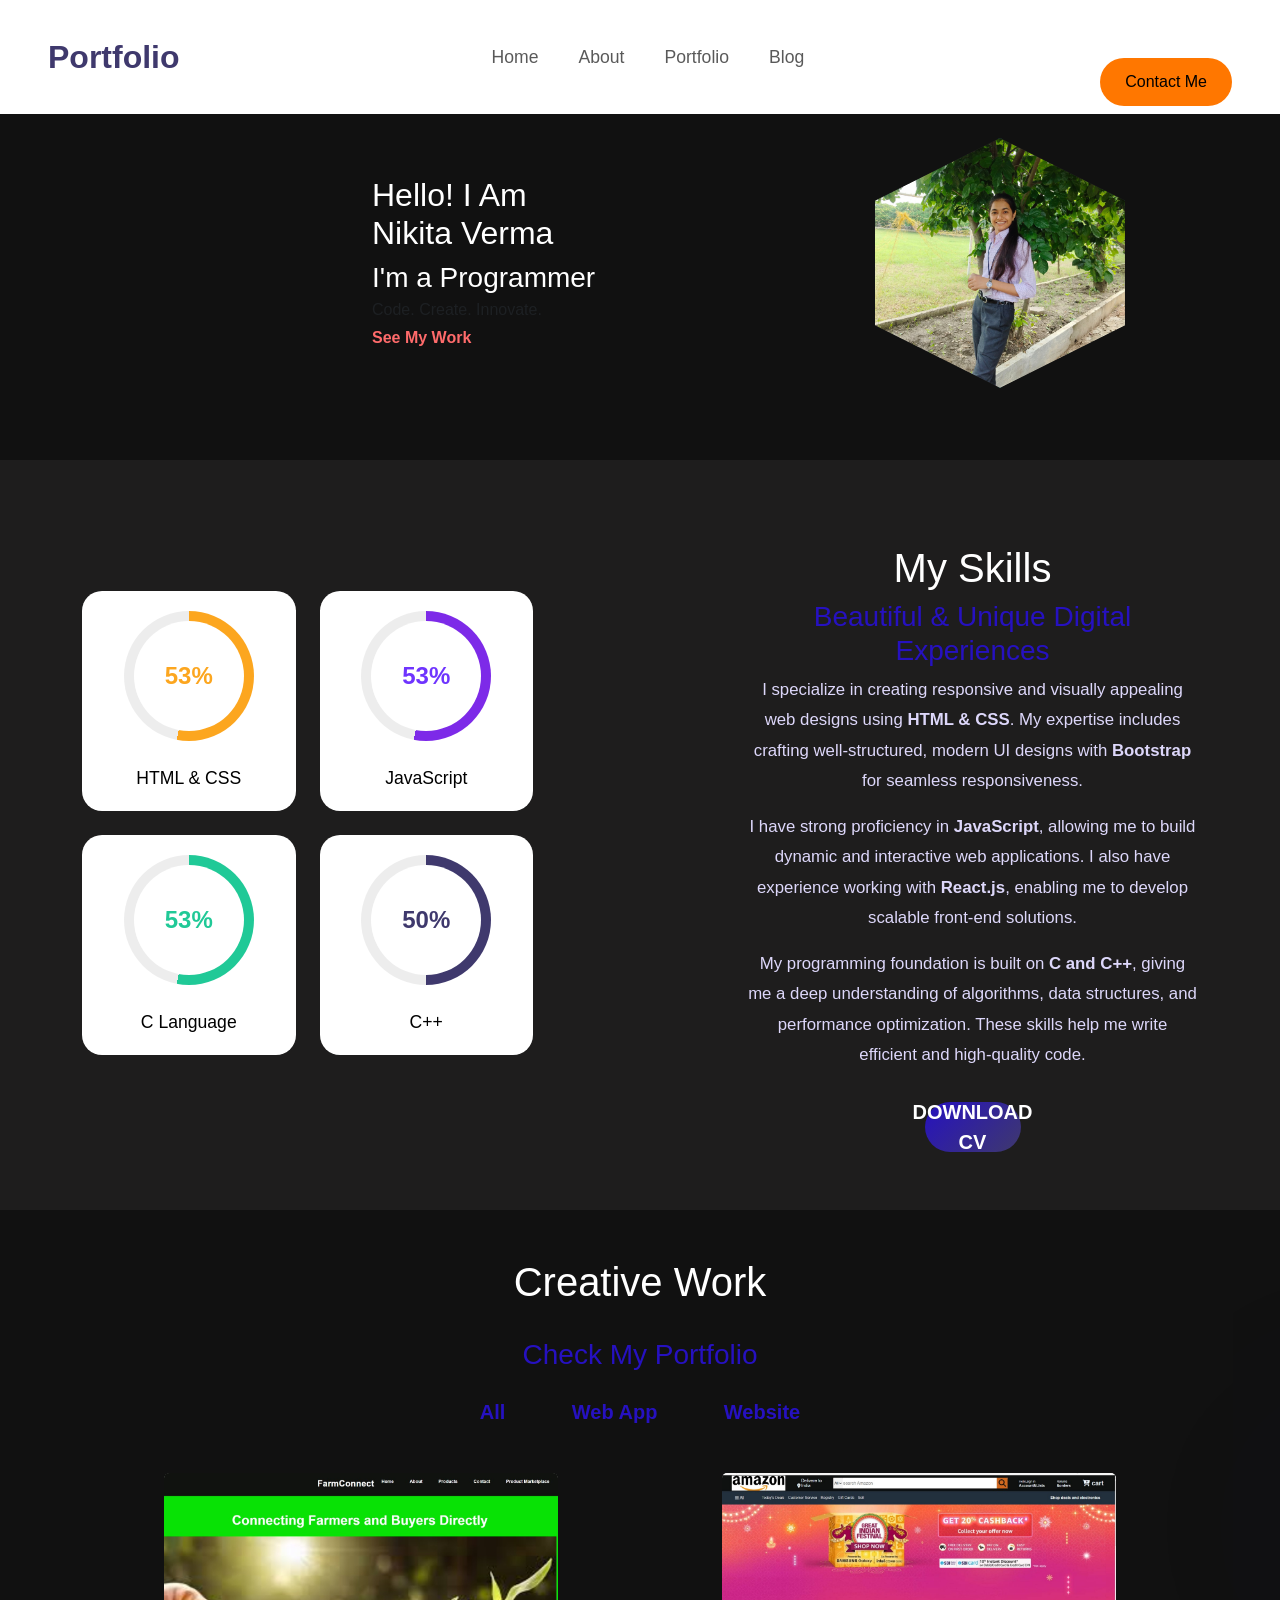
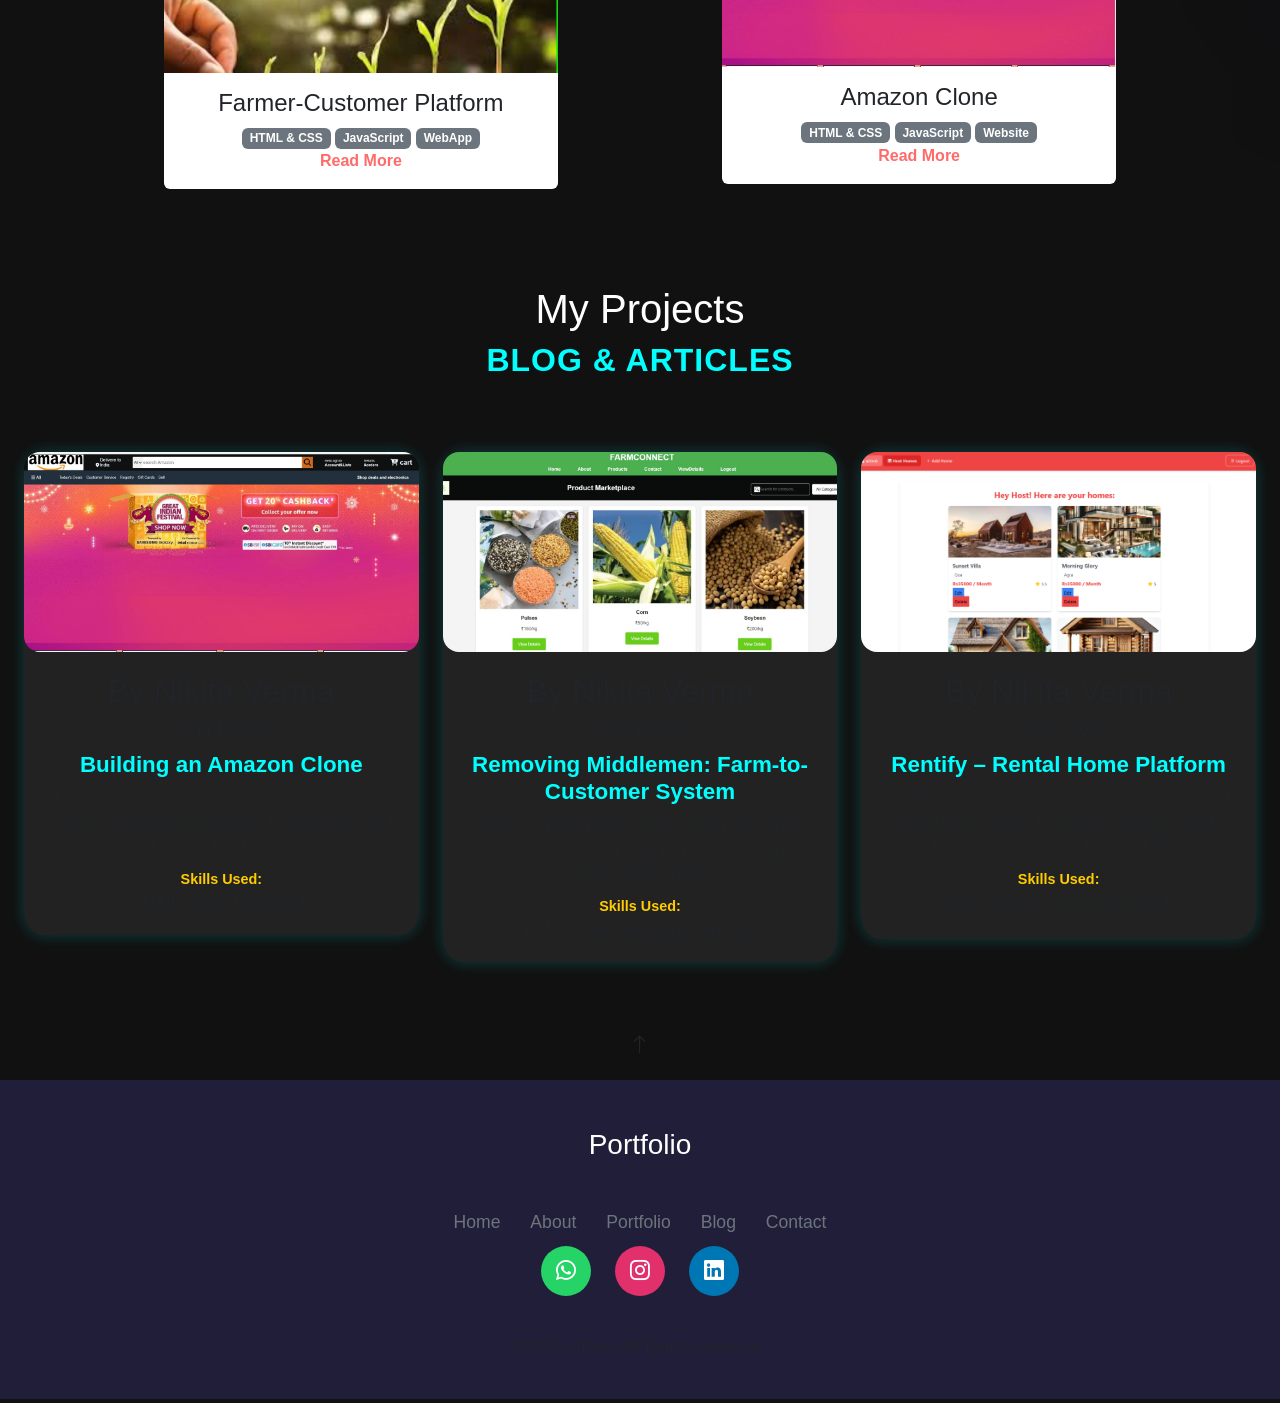
==== commit 6a977be9: "update" ====
--- a/index.html
+++ b/index.html
@@ -98,24 +98,27 @@
     <!-- navbar ends here -->
 
     <!-- home section starts  -->
-    <section class="home pt-5 pb-5" id="home">
+    <section class="home py-4">
   <div class="container">
-    <div class="row justify-content-evenly align-items-center">
-
-      <!-- Left Side: Introduction -->
-      <div class="col-12 col-md-6 text-center text-md-start mb-5 mb-md-0" data-aos="slide-right">
-        <h2 style="color: #2611c0;">
+    <div class="row align-items-center justify-content-center text-center text-md-start">
+
+      <!-- Left Side -->
+      <div class="col-12 col-md-6">
+        <h2 class="hero-title">
           Hello! I Am <br><span class="c-orange">Nikita Verma</span>
         </h2>
 
-        <h3>I'm a <span id="changing-text"></span></h3>
+        <h3 class="hero-subtitle">
+          I'm a <span id="changing-text">Full Stack Developer</span>
+        </h3>
+
         <p class="text-muted">Code. Create. Innovate.</p>
 
-        <a href="#portfolio" class="link d-inline-block mt-3">See My Work</a>
-      </div>
-
-      <!-- Right Side: Hexagonal Profile Image -->
-      <div class="col-12 col-md-4 text-center mx-auto mb-5 mb-md-0">
+        <a href="#portfolio" class="link d-inline-block">See My Work</a>
+      </div>
+
+      <!-- Right Side -->
+      <div class="col-12 col-md-4 text-center">
         <div class="hexagon-container">
           <div class="hexagon">
             <img src="nikku.jpg" class="img-fluid hexagon-img" alt="Profile Picture">
@@ -126,6 +129,9 @@
     </div>
   </div>
 </section>
+
+
+
 
 <!-- Skills Section -->
 <section class="skill mt-5 py-5" id="about">
--- a/style.css
+++ b/style.css
@@ -86,22 +86,31 @@
     line-height: 1.8;
 }
 
+.home .row {
+    row-gap: 0;
+}
+
 .hexagon-container {
-    display: flex;
-    justify-content: center;
-    align-items: center;
+    margin-top: -20px;
+}
+
+.hero-subtitle {
+    margin-bottom: 4px;
+}
+
+.text-muted {
+    margin-bottom: 4px !important;
 }
 
 @media (max-width: 768px) {
-    .home .col-12,
-    .skill .col-12 {
-        text-align: center !important;
+    .home .row {
+        row-gap: 0;
     }
 
     .hexagon-container {
-        margin-top: 20px;
-        justify-content: center;
-    }
+        margin-top: -10px;
+    }
+}
 
     .progress-card {
         margin: 0 auto;
@@ -115,7 +124,7 @@
     .link {
         margin-left: 0 !important;
     }
-}
+
 /* portfolio section starts */
 #myBtnContainer{
     margin-bottom: 45px;
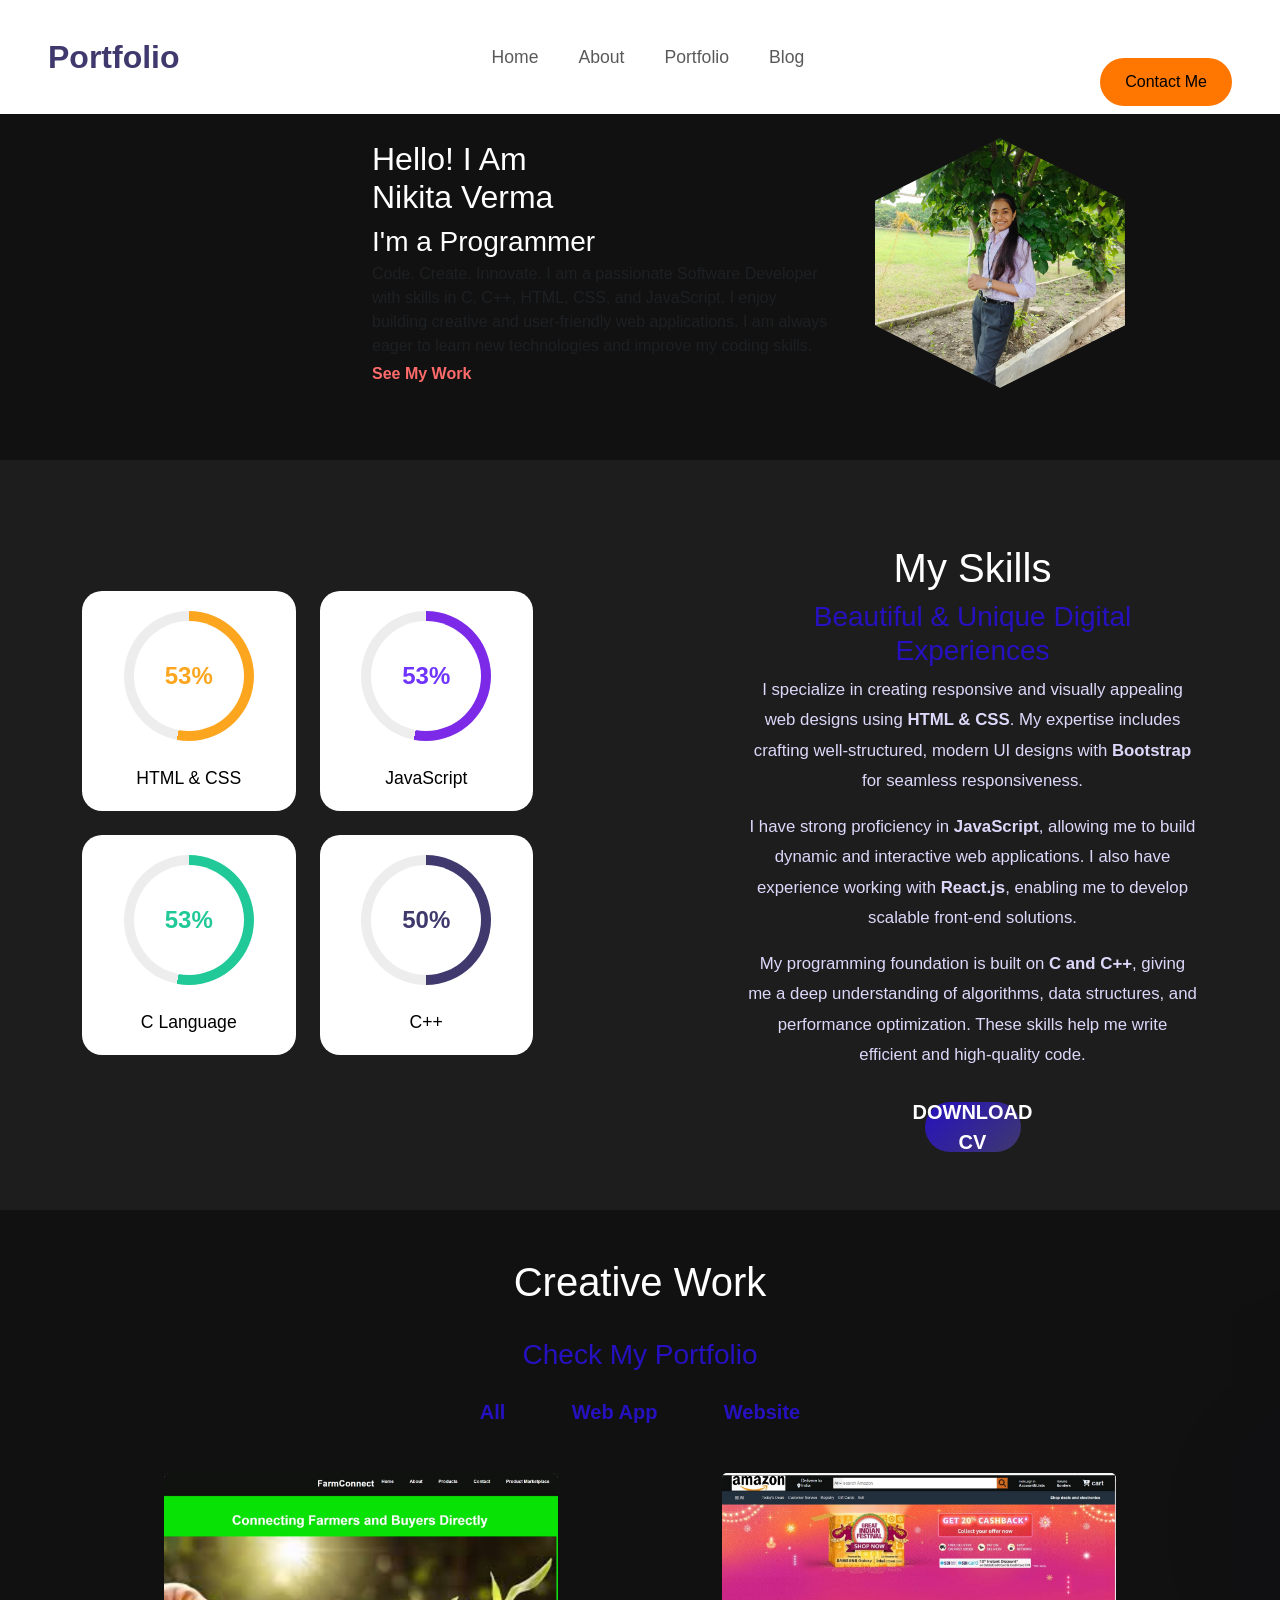
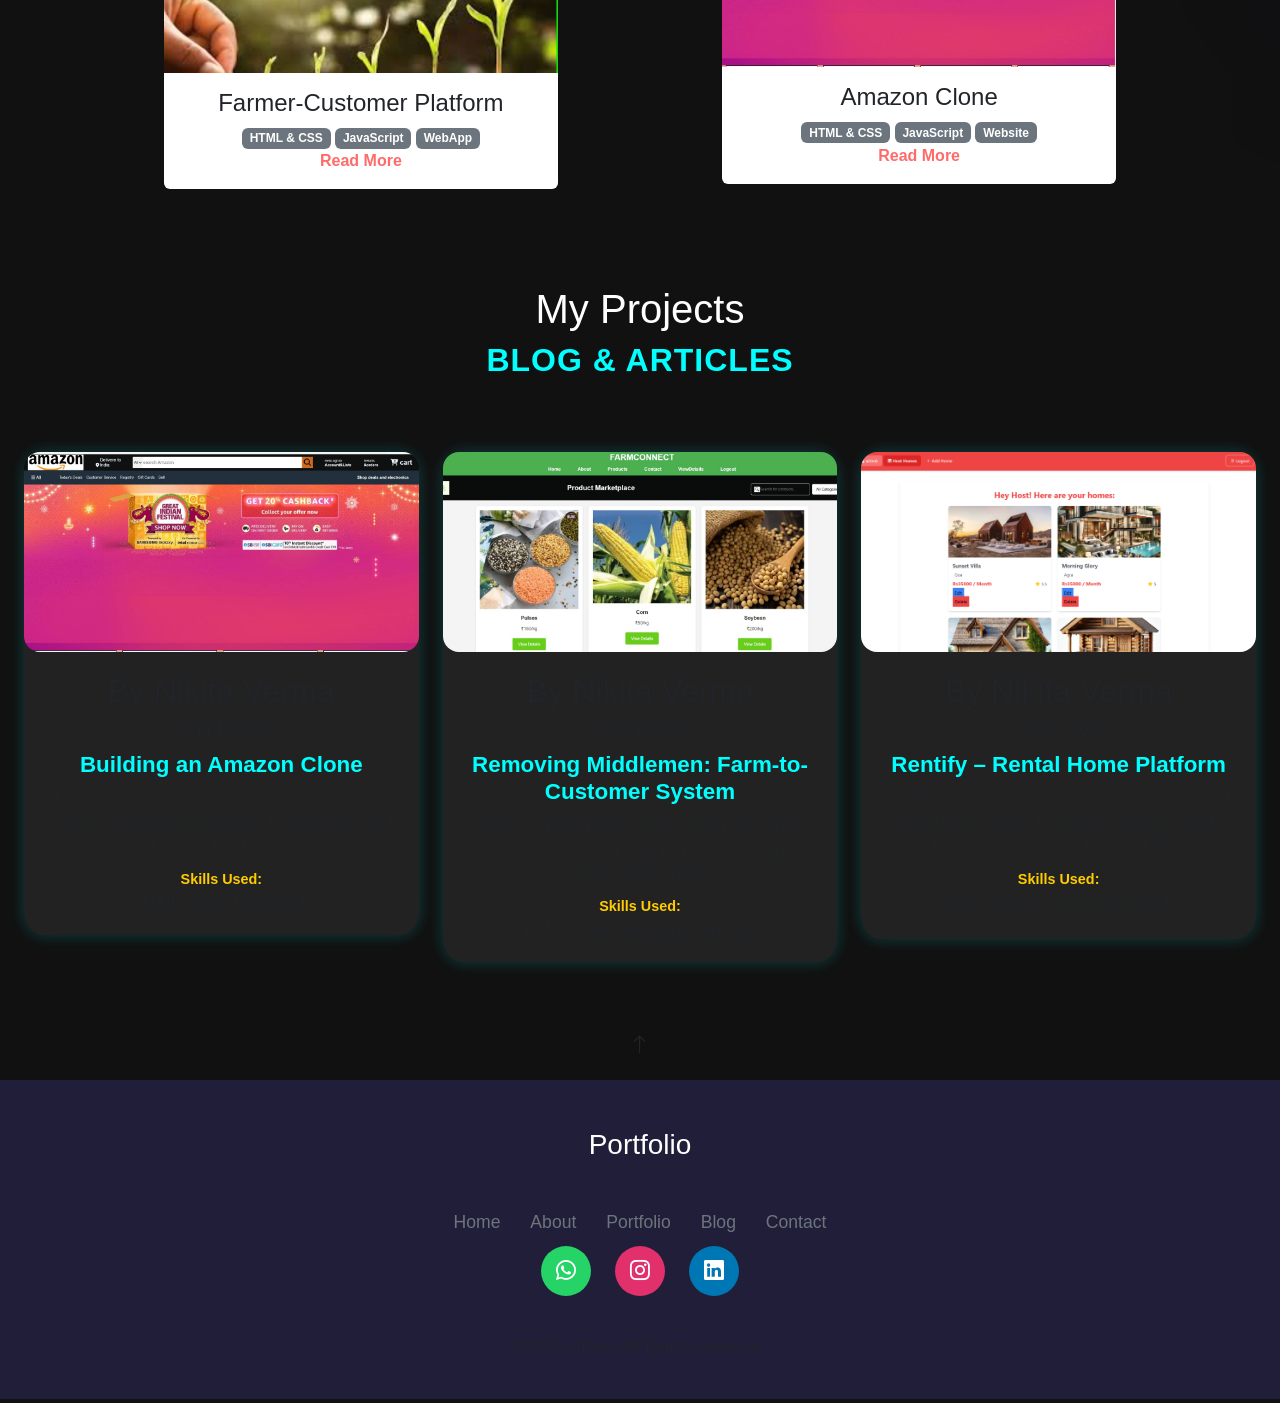
==== commit a35088e8: "update" ====
--- a/index.html
+++ b/index.html
@@ -105,14 +105,15 @@
       <!-- Left Side -->
       <div class="col-12 col-md-6">
         <h2 class="hero-title">
-          Hello! I Am <br><span class="c-orange">Nikita Verma</span>
+          Hello! I Am <br><span class="c-orange">Nikita Verma
+      
         </h2>
 
         <h3 class="hero-subtitle">
           I'm a <span id="changing-text">Full Stack Developer</span>
         </h3>
 
-        <p class="text-muted">Code. Create. Innovate.</p>
+        <p class="text-muted">Code. Create. Innovate. I am a passionate Software Developer with skills in C, C++, HTML, CSS, and JavaScript. I enjoy building creative and user-friendly web applications. I am always eager to learn new technologies and improve my coding skills.</p>
 
         <a href="#portfolio" class="link d-inline-block">See My Work</a>
       </div>
